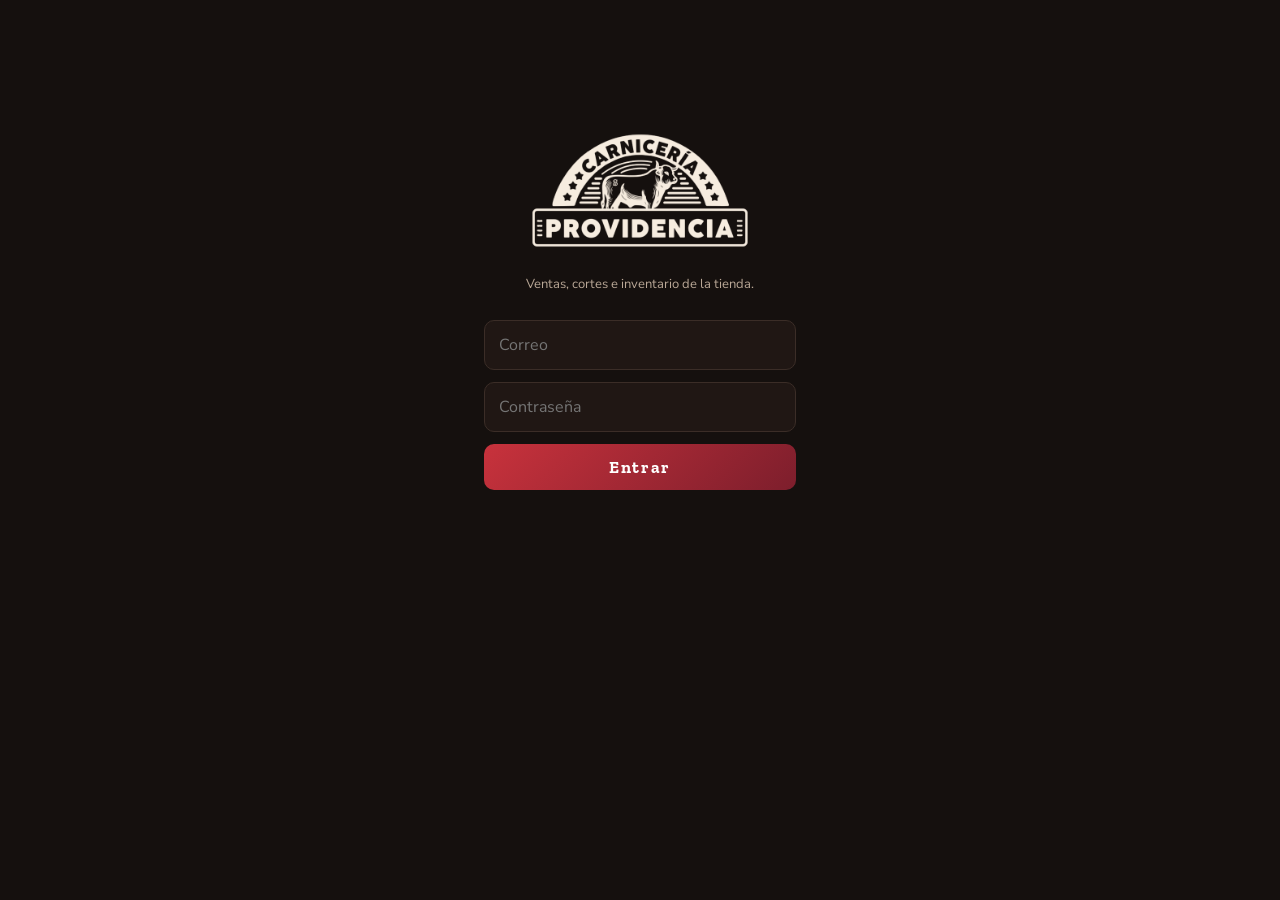
==== index.html @ 360dbec6 "Página del dueño" ====
<!doctype html>
<html lang="es">
  <head>
    <meta charset="utf-8" />
    <meta name="viewport" content="width=device-width, initial-scale=1, viewport-fit=cover" />
    <meta name="theme-color" content="#120d0b" />
    <meta name="robots" content="noindex" />
    <title>Carnicería Providencia</title>
    <link rel="manifest" href="./manifest.webmanifest" />
    <script type="module" crossorigin src="./assets/index-QV_8xPBI.js"></script>
    <link rel="stylesheet" crossorigin href="./assets/index-B7Haq87l.css">
  </head>
  <body>
    <div id="raiz"></div>
  </body>
</html>
---- assets/index-B7Haq87l.css ----
@font-face{font-family:Zilla Slab;font-style:normal;font-display:swap;font-weight:700;src:url(./zilla-slab-latin-ext-700-normal-C1-U_e_0.woff2) format("woff2"),url(./zilla-slab-latin-ext-700-normal-DQD_oLH8.woff) format("woff");unicode-range:U+0100-02BA,U+02BD-02C5,U+02C7-02CC,U+02CE-02D7,U+02DD-02FF,U+0304,U+0308,U+0329,U+1D00-1DBF,U+1E00-1E9F,U+1EF2-1EFF,U+2020,U+20A0-20AB,U+20AD-20C0,U+2113,U+2C60-2C7F,U+A720-A7FF}@font-face{font-family:Zilla Slab;font-style:normal;font-display:swap;font-weight:700;src:url(./zilla-slab-latin-700-normal-CEKI1vVu.woff2) format("woff2"),url(./zilla-slab-latin-700-normal-C8aaVMsA.woff) format("woff");unicode-range:U+0000-00FF,U+0131,U+0152-0153,U+02BB-02BC,U+02C6,U+02DA,U+02DC,U+0304,U+0308,U+0329,U+2000-206F,U+20AC,U+2122,U+2191,U+2193,U+2212,U+2215,U+FEFF,U+FFFD}@font-face{font-family:Nunito Sans Variable;font-style:normal;font-display:swap;font-weight:200 1000;src:url(./nunito-sans-cyrillic-ext-wght-normal-7w74d1lj.woff2) format("woff2-variations");unicode-range:U+0460-052F,U+1C80-1C8A,U+20B4,U+2DE0-2DFF,U+A640-A69F,U+FE2E-FE2F}@font-face{font-family:Nunito Sans Variable;font-style:normal;font-display:swap;font-weight:200 1000;src:url(./nunito-sans-cyrillic-wght-normal-B9hoeQUC.woff2) format("woff2-variations");unicode-range:U+0301,U+0400-045F,U+0490-0491,U+04B0-04B1,U+2116}@font-face{font-family:Nunito Sans Variable;font-style:normal;font-display:swap;font-weight:200 1000;src:url(./nunito-sans-vietnamese-wght-normal-BhFYcaJr.woff2) format("woff2-variations");unicode-range:U+0102-0103,U+0110-0111,U+0128-0129,U+0168-0169,U+01A0-01A1,U+01AF-01B0,U+0300-0301,U+0303-0304,U+0308-0309,U+0323,U+0329,U+1EA0-1EF9,U+20AB}@font-face{font-family:Nunito Sans Variable;font-style:normal;font-display:swap;font-weight:200 1000;src:url(./nunito-sans-latin-ext-wght-normal-DMEAsnHD.woff2) format("woff2-variations");unicode-range:U+0100-02BA,U+02BD-02C5,U+02C7-02CC,U+02CE-02D7,U+02DD-02FF,U+0304,U+0308,U+0329,U+1D00-1DBF,U+1E00-1E9F,U+1EF2-1EFF,U+2020,U+20A0-20AB,U+20AD-20C0,U+2113,U+2C60-2C7F,U+A720-A7FF}@font-face{font-family:Nunito Sans Variable;font-style:normal;font-display:swap;font-weight:200 1000;src:url(./nunito-sans-latin-wght-normal-BWQ3gi2K.woff2) format("woff2-variations");unicode-range:U+0000-00FF,U+0131,U+0152-0153,U+02BB-02BC,U+02C6,U+02DA,U+02DC,U+0304,U+0308,U+0329,U+2000-206F,U+20AC,U+2122,U+2191,U+2193,U+2212,U+2215,U+FEFF,U+FFFD}:root{--fondo: #15100e;--panel: #201714;--panel-2: #2a1f1b;--borde: #3b2d27;--tinta: #f6ecdf;--tenue: #b9a796;--acento: #c8323c;--vino: #7d1e2c;--ok: #79c27d;--aviso: #e3b341;--titulo: "Zilla Slab", Georgia, serif;--texto: "Nunito Sans Variable", "Segoe UI", sans-serif;color-scheme:dark;font-variant-numeric:lining-nums}*{box-sizing:border-box}html,body{margin:0;background:var(--fondo);color:var(--tinta);font-family:var(--texto);-webkit-tap-highlight-color:transparent}.tel{max-width:560px;margin:0 auto;min-height:100dvh;display:flex;flex-direction:column}.barra{position:sticky;top:0;z-index:2;display:flex;align-items:center;gap:10px;padding:10px 16px;border-bottom:2px solid var(--acento);background:#120d0b}.barra img{height:30px}.vivo,.fuera{flex:1;font-size:12px;font-weight:700;display:flex;align-items:center;gap:6px;justify-content:flex-end}.vivo{color:var(--ok)}.fuera{color:var(--aviso)}.vivo:before,.fuera:before{content:"";width:8px;height:8px;border-radius:50%;background:currentColor}.salir{background:none;border:1px solid var(--borde);color:var(--tenue);border-radius:8px;padding:5px 9px;font:inherit;font-size:12px}.cuerpo{flex:1;padding:12px 14px 90px;display:flex;flex-direction:column;gap:10px}.card{background:var(--panel);border:1px solid var(--borde);border-radius:14px;padding:12px 13px}.card.grande{background:linear-gradient(160deg,rgba(200,50,60,.22),var(--panel) 60%);border-color:#5a2a2c}.etq2{font-family:var(--titulo);font-weight:700;font-size:10.5px;letter-spacing:.22em;text-transform:uppercase;color:var(--tenue)}.monto{font-family:var(--titulo);font-weight:700;font-size:38px;line-height:1.05;margin:2px 0}.sub{font-size:13px;color:var(--tenue);line-height:1.6}.sube{color:var(--ok);font-weight:800}.baja,.rojo{color:#ff6b73;font-weight:700}.dos{display:grid;grid-template-columns:1fr 1fr;gap:10px}.dos b{font-family:var(--titulo);font-size:20px;display:block}.h{font-family:var(--titulo);font-weight:700;font-size:15px;margin:0 0 8px;display:flex;justify-content:space-between;align-items:baseline}.h span{font-family:var(--texto);font-size:11.5px;color:var(--tenue);font-weight:600}.cols{display:flex;align-items:flex-end;gap:3px}.cols div{flex:1;background:linear-gradient(180deg,var(--acento),var(--vino));border-radius:4px 4px 0 0}.cols div.top{background:linear-gradient(180deg,var(--aviso),var(--acento))}.ejes{display:flex;gap:3px;font-size:10px;color:var(--tenue);margin-top:4px}.ejes span{flex:1;text-align:center;white-space:nowrap;overflow:visible}.b{display:grid;grid-template-columns:112px 1fr 76px;gap:8px;align-items:center;font-size:12.5px;margin-bottom:6px}.b .n{overflow:hidden;text-overflow:ellipsis;white-space:nowrap}.b .p{height:10px;background:var(--panel-2);border-radius:5px;overflow:hidden}.b .p i{display:block;height:100%;background:linear-gradient(90deg,var(--acento),var(--vino));border-radius:5px}.b .v{text-align:right;font-weight:700}.lista>div{display:flex;justify-content:space-between;gap:8px;font-size:13px;padding:7px 0;border-bottom:1px solid var(--borde)}.lista>div:last-child{border:0}.lista .t{color:var(--tenue)}.pest{display:flex;gap:6px;flex-wrap:wrap;align-items:center}.pest span{font-size:13px;font-weight:700;padding:7px 13px;border-radius:999px;border:1px solid var(--borde);color:var(--tenue);cursor:pointer}.pest span.a{background:var(--acento);color:#fff;border-color:var(--acento)}.pest input,.buscar{background:var(--panel);border:1px solid var(--borde);color:var(--tinta);border-radius:999px;padding:6px 12px;font:inherit;font-size:13px}.buscar{width:100%;border-radius:10px;margin-bottom:6px}.corte{display:grid;grid-template-columns:1fr auto;gap:2px 8px;padding:10px 0;border-bottom:1px solid var(--borde);font-size:13px;cursor:pointer}.corte b{font-family:var(--titulo);font-size:15px}.corte .r{text-align:right}.detalle{background:var(--panel-2);border-radius:10px;padding:4px 12px;margin:6px 0 10px}.chip2{font-size:11px;font-weight:800;padding:2px 8px;border-radius:999px}.chip2.ok{color:var(--ok);border:1px solid var(--ok)}.chip2.mal{color:#ff6b73;border:1px solid #ff6b73}.nav{position:fixed;bottom:0;left:0;right:0;max-width:560px;margin:0 auto;display:grid;grid-template-columns:repeat(4,1fr);border-top:1px solid var(--borde);background:#120d0b;padding:8px 0 calc(10px + env(safe-area-inset-bottom))}.nav button{background:none;border:0;color:var(--tenue);font:inherit;font-size:11px;font-weight:700}.nav button span{display:block;font-size:20px;margin-bottom:2px}.nav button.act{color:#ff6b73}.entrar{max-width:360px;margin:12vh auto 0;padding:24px;display:grid;gap:12px;text-align:center}.entrar img{width:220px;margin:0 auto}.entrar input{background:var(--panel);border:1px solid var(--borde);color:var(--tinta);border-radius:10px;padding:13px 14px;font:inherit;font-size:16px}.entrar button{background:linear-gradient(135deg,var(--acento),var(--vino));color:#fff;border:0;border-radius:10px;padding:13px;font-family:var(--titulo);font-weight:700;font-size:17px;letter-spacing:.1em}
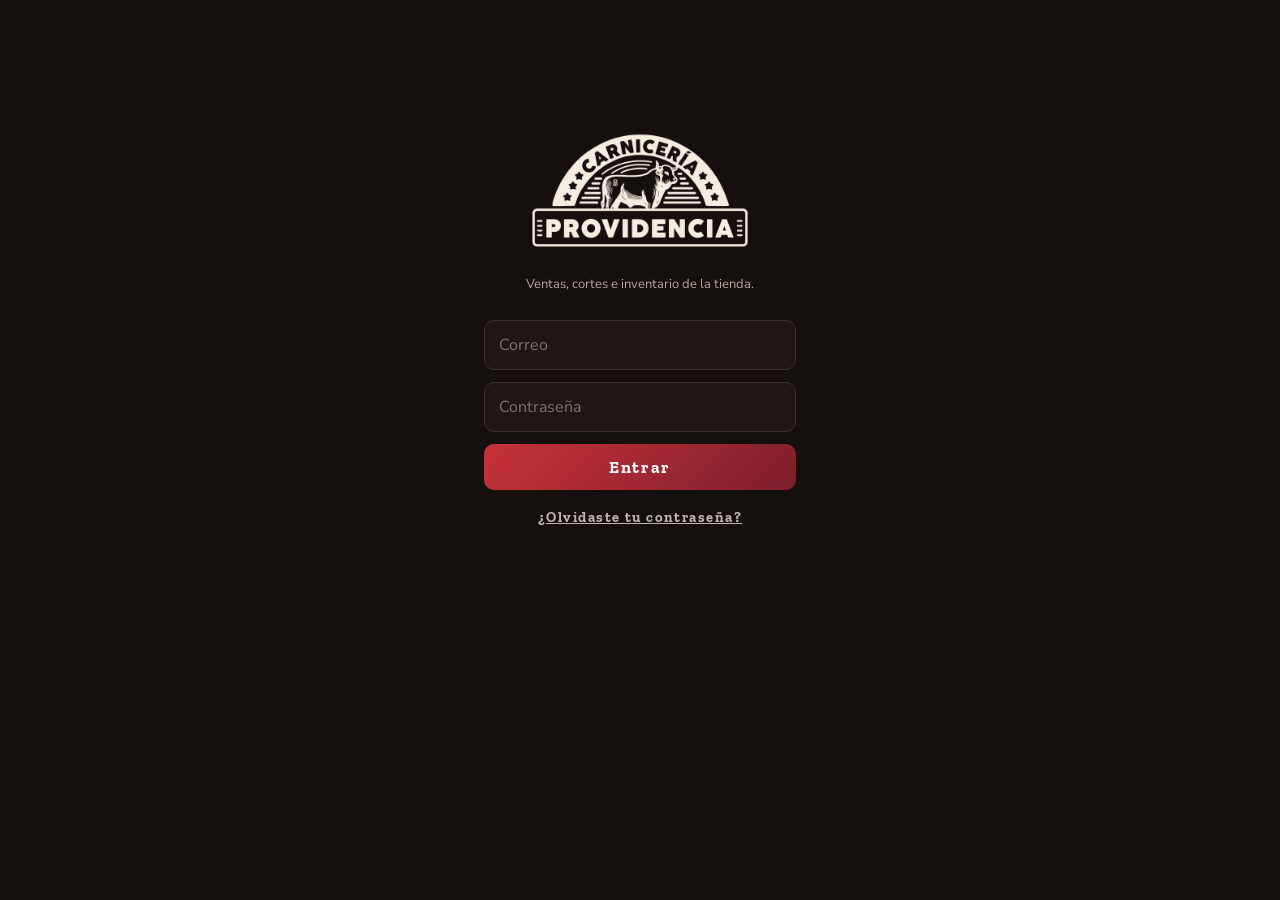
==== commit 963583bc: "Página: elegir contraseña desde el link del correo y ¿Olvidaste tu contraseña? Co-Authored-By: Claud" ====
--- a/index.html
+++ b/index.html
@@ -7,8 +7,8 @@
     <meta name="robots" content="noindex" />
     <title>Carnicería Providencia</title>
     <link rel="manifest" href="./manifest.webmanifest" />
-    <script type="module" crossorigin src="./assets/index-QV_8xPBI.js"></script>
-    <link rel="stylesheet" crossorigin href="./assets/index-B7Haq87l.css">
+    <script type="module" crossorigin src="./assets/index-C8HY-l9S.js"></script>
+    <link rel="stylesheet" crossorigin href="./assets/index-Cdo5dkoD.css">
   </head>
   <body>
     <div id="raiz"></div>
--- a/assets/index-Cdo5dkoD.css
+++ b/assets/index-Cdo5dkoD.css
@@ -0,0 +1 @@
+@font-face{font-family:Zilla Slab;font-style:normal;font-display:swap;font-weight:700;src:url(./zilla-slab-latin-ext-700-normal-C1-U_e_0.woff2) format("woff2"),url(./zilla-slab-latin-ext-700-normal-DQD_oLH8.woff) format("woff");unicode-range:U+0100-02BA,U+02BD-02C5,U+02C7-02CC,U+02CE-02D7,U+02DD-02FF,U+0304,U+0308,U+0329,U+1D00-1DBF,U+1E00-1E9F,U+1EF2-1EFF,U+2020,U+20A0-20AB,U+20AD-20C0,U+2113,U+2C60-2C7F,U+A720-A7FF}@font-face{font-family:Zilla Slab;font-style:normal;font-display:swap;font-weight:700;src:url(./zilla-slab-latin-700-normal-CEKI1vVu.woff2) format("woff2"),url(./zilla-slab-latin-700-normal-C8aaVMsA.woff) format("woff");unicode-range:U+0000-00FF,U+0131,U+0152-0153,U+02BB-02BC,U+02C6,U+02DA,U+02DC,U+0304,U+0308,U+0329,U+2000-206F,U+20AC,U+2122,U+2191,U+2193,U+2212,U+2215,U+FEFF,U+FFFD}@font-face{font-family:Nunito Sans Variable;font-style:normal;font-display:swap;font-weight:200 1000;src:url(./nunito-sans-cyrillic-ext-wght-normal-7w74d1lj.woff2) format("woff2-variations");unicode-range:U+0460-052F,U+1C80-1C8A,U+20B4,U+2DE0-2DFF,U+A640-A69F,U+FE2E-FE2F}@font-face{font-family:Nunito Sans Variable;font-style:normal;font-display:swap;font-weight:200 1000;src:url(./nunito-sans-cyrillic-wght-normal-B9hoeQUC.woff2) format("woff2-variations");unicode-range:U+0301,U+0400-045F,U+0490-0491,U+04B0-04B1,U+2116}@font-face{font-family:Nunito Sans Variable;font-style:normal;font-display:swap;font-weight:200 1000;src:url(./nunito-sans-vietnamese-wght-normal-BhFYcaJr.woff2) format("woff2-variations");unicode-range:U+0102-0103,U+0110-0111,U+0128-0129,U+0168-0169,U+01A0-01A1,U+01AF-01B0,U+0300-0301,U+0303-0304,U+0308-0309,U+0323,U+0329,U+1EA0-1EF9,U+20AB}@font-face{font-family:Nunito Sans Variable;font-style:normal;font-display:swap;font-weight:200 1000;src:url(./nunito-sans-latin-ext-wght-normal-DMEAsnHD.woff2) format("woff2-variations");unicode-range:U+0100-02BA,U+02BD-02C5,U+02C7-02CC,U+02CE-02D7,U+02DD-02FF,U+0304,U+0308,U+0329,U+1D00-1DBF,U+1E00-1E9F,U+1EF2-1EFF,U+2020,U+20A0-20AB,U+20AD-20C0,U+2113,U+2C60-2C7F,U+A720-A7FF}@font-face{font-family:Nunito Sans Variable;font-style:normal;font-display:swap;font-weight:200 1000;src:url(./nunito-sans-latin-wght-normal-BWQ3gi2K.woff2) format("woff2-variations");unicode-range:U+0000-00FF,U+0131,U+0152-0153,U+02BB-02BC,U+02C6,U+02DA,U+02DC,U+0304,U+0308,U+0329,U+2000-206F,U+20AC,U+2122,U+2191,U+2193,U+2212,U+2215,U+FEFF,U+FFFD}:root{--fondo: #15100e;--panel: #201714;--panel-2: #2a1f1b;--borde: #3b2d27;--tinta: #f6ecdf;--tenue: #b9a796;--acento: #c8323c;--vino: #7d1e2c;--ok: #79c27d;--aviso: #e3b341;--titulo: "Zilla Slab", Georgia, serif;--texto: "Nunito Sans Variable", "Segoe UI", sans-serif;color-scheme:dark;font-variant-numeric:lining-nums}*{box-sizing:border-box}html,body{margin:0;background:var(--fondo);color:var(--tinta);font-family:var(--texto);-webkit-tap-highlight-color:transparent}.tel{max-width:560px;margin:0 auto;min-height:100dvh;display:flex;flex-direction:column}.barra{position:sticky;top:0;z-index:2;display:flex;align-items:center;gap:10px;padding:10px 16px;border-bottom:2px solid var(--acento);background:#120d0b}.barra img{height:30px}.vivo,.fuera{flex:1;font-size:12px;font-weight:700;display:flex;align-items:center;gap:6px;justify-content:flex-end}.vivo{color:var(--ok)}.fuera{color:var(--aviso)}.vivo:before,.fuera:before{content:"";width:8px;height:8px;border-radius:50%;background:currentColor}.salir{background:none;border:1px solid var(--borde);color:var(--tenue);border-radius:8px;padding:5px 9px;font:inherit;font-size:12px}.cuerpo{flex:1;padding:12px 14px 90px;display:flex;flex-direction:column;gap:10px}.card{background:var(--panel);border:1px solid var(--borde);border-radius:14px;padding:12px 13px}.card.grande{background:linear-gradient(160deg,rgba(200,50,60,.22),var(--panel) 60%);border-color:#5a2a2c}.etq2{font-family:var(--titulo);font-weight:700;font-size:10.5px;letter-spacing:.22em;text-transform:uppercase;color:var(--tenue)}.monto{font-family:var(--titulo);font-weight:700;font-size:38px;line-height:1.05;margin:2px 0}.sub{font-size:13px;color:var(--tenue);line-height:1.6}.sube{color:var(--ok);font-weight:800}.baja,.rojo{color:#ff6b73;font-weight:700}.dos{display:grid;grid-template-columns:1fr 1fr;gap:10px}.dos b{font-family:var(--titulo);font-size:20px;display:block}.h{font-family:var(--titulo);font-weight:700;font-size:15px;margin:0 0 8px;display:flex;justify-content:space-between;align-items:baseline}.h span{font-family:var(--texto);font-size:11.5px;color:var(--tenue);font-weight:600}.cols{display:flex;align-items:flex-end;gap:3px}.cols div{flex:1;background:linear-gradient(180deg,var(--acento),var(--vino));border-radius:4px 4px 0 0}.cols div.top{background:linear-gradient(180deg,var(--aviso),var(--acento))}.ejes{display:flex;gap:3px;font-size:10px;color:var(--tenue);margin-top:4px}.ejes span{flex:1;text-align:center;white-space:nowrap;overflow:visible}.b{display:grid;grid-template-columns:112px 1fr 76px;gap:8px;align-items:center;font-size:12.5px;margin-bottom:6px}.b .n{overflow:hidden;text-overflow:ellipsis;white-space:nowrap}.b .p{height:10px;background:var(--panel-2);border-radius:5px;overflow:hidden}.b .p i{display:block;height:100%;background:linear-gradient(90deg,var(--acento),var(--vino));border-radius:5px}.b .v{text-align:right;font-weight:700}.lista>div{display:flex;justify-content:space-between;gap:8px;font-size:13px;padding:7px 0;border-bottom:1px solid var(--borde)}.lista>div:last-child{border:0}.lista .t{color:var(--tenue)}.pest{display:flex;gap:6px;flex-wrap:wrap;align-items:center}.pest span{font-size:13px;font-weight:700;padding:7px 13px;border-radius:999px;border:1px solid var(--borde);color:var(--tenue);cursor:pointer}.pest span.a{background:var(--acento);color:#fff;border-color:var(--acento)}.pest input,.buscar{background:var(--panel);border:1px solid var(--borde);color:var(--tinta);border-radius:999px;padding:6px 12px;font:inherit;font-size:13px}.buscar{width:100%;border-radius:10px;margin-bottom:6px}.corte{display:grid;grid-template-columns:1fr auto;gap:2px 8px;padding:10px 0;border-bottom:1px solid var(--borde);font-size:13px;cursor:pointer}.corte b{font-family:var(--titulo);font-size:15px}.corte .r{text-align:right}.detalle{background:var(--panel-2);border-radius:10px;padding:4px 12px;margin:6px 0 10px}.chip2{font-size:11px;font-weight:800;padding:2px 8px;border-radius:999px}.chip2.ok{color:var(--ok);border:1px solid var(--ok)}.chip2.mal{color:#ff6b73;border:1px solid #ff6b73}.nav{position:fixed;bottom:0;left:0;right:0;max-width:560px;margin:0 auto;display:grid;grid-template-columns:repeat(4,1fr);border-top:1px solid var(--borde);background:#120d0b;padding:8px 0 calc(10px + env(safe-area-inset-bottom))}.nav button{background:none;border:0;color:var(--tenue);font:inherit;font-size:11px;font-weight:700}.nav button span{display:block;font-size:20px;margin-bottom:2px}.nav button.act{color:#ff6b73}.entrar{max-width:360px;margin:12vh auto 0;padding:24px;display:grid;gap:12px;text-align:center}.entrar img{width:220px;margin:0 auto}.entrar input{background:var(--panel);border:1px solid var(--borde);color:var(--tinta);border-radius:10px;padding:13px 14px;font:inherit;font-size:16px}.entrar button{background:linear-gradient(135deg,var(--acento),var(--vino));color:#fff;border:0;border-radius:10px;padding:13px;font-family:var(--titulo);font-weight:700;font-size:17px;letter-spacing:.1em}.entrar .enlace{background:none;border:0;color:inherit;opacity:.75;text-decoration:underline;font-size:.9rem;padding:6px;box-shadow:none}
